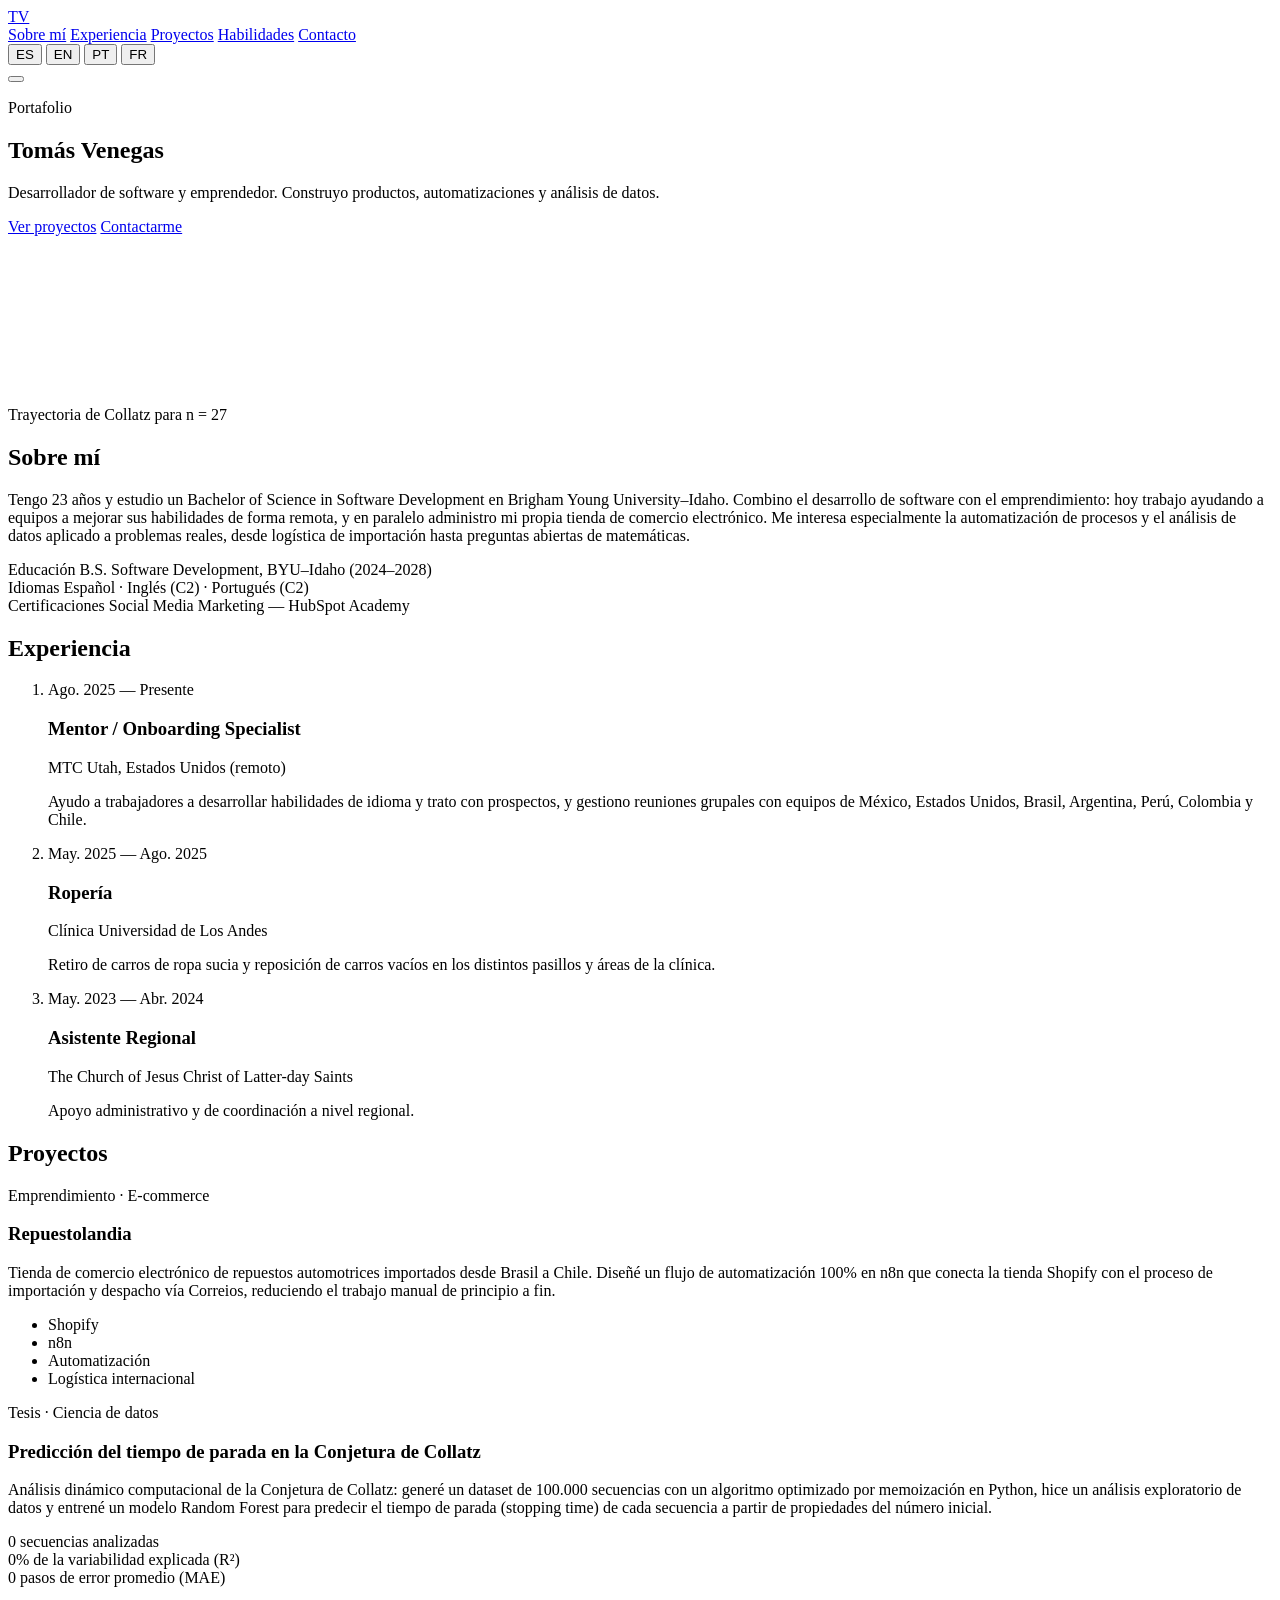
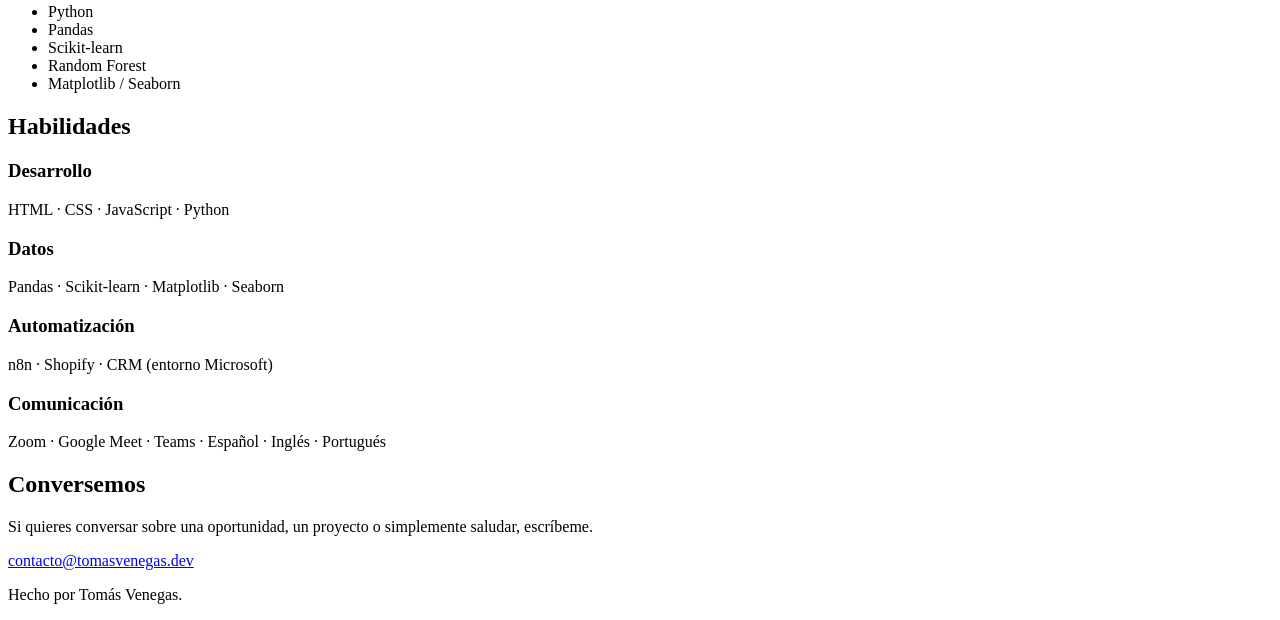
==== Index.html @ 946be0fd "code added" ====
<!DOCTYPE html>
<html lang="es">
<head>
<meta charset="UTF-8">
<meta name="viewport" content="width=device-width, initial-scale=1.0">
<title>Tomás Venegas — Portafolio</title>
<meta name="description" content="Desarrollador de software y emprendedor. Portafolio de Tomás Venegas.">
<link rel="preconnect" href="https://fonts.googleapis.com">
<link rel="preconnect" href="https://fonts.gstatic.com" crossorigin>
<link href="https://fonts.googleapis.com/css2?family=Space+Grotesk:wght@400;500;600;700&family=Inter:wght@400;500;600&display=swap" rel="stylesheet">
<link rel="stylesheet" href="style.css">
</head>
<body>

<div class="progress-line" id="progressLine"></div>

<header class="site-header" id="siteHeader">
  <div class="header-inner">
    <a href="#inicio" class="logo">TV</a>

    <nav class="main-nav" id="mainNav">
      <a href="#sobre-mi" data-i18n="nav_about">Sobre mí</a>
      <a href="#experiencia" data-i18n="nav_experience">Experiencia</a>
      <a href="#proyectos" data-i18n="nav_projects">Proyectos</a>
      <a href="#habilidades" data-i18n="nav_skills">Habilidades</a>
      <a href="#contacto" data-i18n="nav_contact">Contacto</a>
    </nav>

    <div class="lang-switch" id="langSwitch">
      <button class="lang-btn" data-lang="es">ES</button>
      <button class="lang-btn" data-lang="en">EN</button>
      <button class="lang-btn" data-lang="pt">PT</button>
      <button class="lang-btn" data-lang="fr">FR</button>
    </div>

    <button class="menu-toggle" id="menuToggle" aria-label="Menú">
      <span></span><span></span><span></span>
    </button>
  </div>
</header>

<main>

  <!-- HERO -->
  <section class="hero" id="inicio">
    <div class="hero-inner">
      <div class="hero-text">
        <p class="hero-kicker" data-i18n="hero_kicker">Portafolio</p>
        <h1 class="hero-title">
          <span class="hero-line" data-hero-line="1">Tomás</span>
          <span class="hero-line" data-hero-line="2">Venegas</span>
        </h1>
        <p class="hero-subtitle" data-i18n="hero_subtitle">Desarrollador de software y emprendedor. Construyo productos, automatizaciones y análisis de datos.</p>
        <div class="hero-actions">
          <a href="#proyectos" class="btn btn-primary" data-i18n="hero_cta_projects">Ver proyectos</a>
          <a href="#contacto" class="btn btn-ghost" data-i18n="hero_cta_contact">Contactarme</a>
        </div>
      </div>
      <div class="hero-visual">
        <canvas id="collatzCanvas"></canvas>
        <p class="hero-visual-caption" data-i18n="hero_visual_caption">Trayectoria de Collatz para n = 27</p>
      </div>
    </div>
  </section>

  <!-- SOBRE MÍ -->
  <section class="section" id="sobre-mi">
    <div class="section-inner reveal">
      <h2 class="section-title" data-i18n="about_title">Sobre mí</h2>
      <div class="about-grid">
        <p class="about-text" data-i18n="about_text">
          Tengo 23 años y estudio un Bachelor of Science in Software Development en Brigham Young University–Idaho.
          Combino el desarrollo de software con el emprendimiento: hoy trabajo ayudando a equipos a mejorar sus
          habilidades de forma remota, y en paralelo administro mi propia tienda de comercio electrónico.
          Me interesa especialmente la automatización de procesos y el análisis de datos aplicado a problemas
          reales, desde logística de importación hasta preguntas abiertas de matemáticas.
        </p>
        <div class="about-facts">
          <div class="fact">
            <span class="fact-label" data-i18n="about_fact_education">Educación</span>
            <span class="fact-value" data-i18n="about_fact_education_value">B.S. Software Development, BYU–Idaho (2024–2028)</span>
          </div>
          <div class="fact">
            <span class="fact-label" data-i18n="about_fact_languages">Idiomas</span>
            <span class="fact-value" data-i18n="about_fact_languages_value">Español · Inglés (C2) · Portugués (C2)</span>
          </div>
          <div class="fact">
            <span class="fact-label" data-i18n="about_fact_certs">Certificaciones</span>
            <span class="fact-value" data-i18n="about_fact_certs_value">Social Media Marketing — HubSpot Academy</span>
          </div>
        </div>
      </div>
    </div>
  </section>

  <!-- EXPERIENCIA -->
  <section class="section section-alt" id="experiencia">
    <div class="section-inner reveal">
      <h2 class="section-title" data-i18n="exp_title">Experiencia</h2>
      <ol class="timeline">
        <li class="timeline-item">
          <span class="timeline-date" data-i18n="exp1_date">Ago. 2025 — Presente</span>
          <h3 class="timeline-role" data-i18n="exp1_role">Mentor / Onboarding Specialist</h3>
          <p class="timeline-org" data-i18n="exp1_org">MTC Utah, Estados Unidos (remoto)</p>
          <p class="timeline-desc" data-i18n="exp1_desc">
            Ayudo a trabajadores a desarrollar habilidades de idioma y trato con prospectos, y gestiono
            reuniones grupales con equipos de México, Estados Unidos, Brasil, Argentina, Perú, Colombia y Chile.
          </p>
        </li>
        <li class="timeline-item">
          <span class="timeline-date" data-i18n="exp2_date">May. 2025 — Ago. 2025</span>
          <h3 class="timeline-role" data-i18n="exp2_role">Ropería</h3>
          <p class="timeline-org" data-i18n="exp2_org">Clínica Universidad de Los Andes</p>
          <p class="timeline-desc" data-i18n="exp2_desc">
            Retiro de carros de ropa sucia y reposición de carros vacíos en los distintos pasillos y áreas de la clínica.
          </p>
        </li>
        <li class="timeline-item">
          <span class="timeline-date" data-i18n="exp3_date">May. 2023 — Abr. 2024</span>
          <h3 class="timeline-role" data-i18n="exp3_role">Asistente Regional</h3>
          <p class="timeline-org" data-i18n="exp3_org">The Church of Jesus Christ of Latter-day Saints</p>
          <p class="timeline-desc" data-i18n="exp3_desc">
            Apoyo administrativo y de coordinación a nivel regional.
          </p>
        </li>
      </ol>
    </div>
  </section>

  <!-- PROYECTOS -->
  <section class="section" id="proyectos">
    <div class="section-inner reveal">
      <h2 class="section-title" data-i18n="projects_title">Proyectos</h2>

      <article class="project project-repuestolandia">
        <div class="project-info">
          <p class="project-kicker" data-i18n="proj1_kicker">Emprendimiento · E-commerce</p>
          <h3 class="project-name">Repuestolandia</h3>
          <p class="project-desc" data-i18n="proj1_desc">
            Tienda de comercio electrónico de repuestos automotrices importados desde Brasil a Chile.
            Diseñé un flujo de automatización 100% en n8n que conecta la tienda Shopify con el proceso
            de importación y despacho vía Correios, reduciendo el trabajo manual de principio a fin.
          </p>
          <ul class="project-stack">
            <li>Shopify</li>
            <li>n8n</li>
            <li>Automatización</li>
            <li>Logística internacional</li>
          </ul>
        </div>
      </article>

      <article class="project project-thesis">
        <div class="project-info">
          <p class="project-kicker" data-i18n="proj2_kicker">Tesis · Ciencia de datos</p>
          <h3 class="project-name" data-i18n="proj2_name">Predicción del tiempo de parada en la Conjetura de Collatz</h3>
          <p class="project-desc" data-i18n="proj2_desc">
            Análisis dinámico computacional de la Conjetura de Collatz: generé un dataset de 100.000
            secuencias con un algoritmo optimizado por memoización en Python, hice un análisis
            exploratorio de datos y entrené un modelo Random Forest para predecir el tiempo de parada
            (stopping time) de cada secuencia a partir de propiedades del número inicial.
          </p>
          <div class="project-stats">
            <div class="stat">
              <span class="stat-number" data-count="100000">0</span>
              <span class="stat-label" data-i18n="proj2_stat1">secuencias analizadas</span>
            </div>
            <div class="stat">
              <span class="stat-number" data-count="25" data-suffix="%">0%</span>
              <span class="stat-label" data-i18n="proj2_stat2">de la variabilidad explicada (R²)</span>
            </div>
            <div class="stat">
              <span class="stat-number" data-count="30" data-prefix="≈">0</span>
              <span class="stat-label" data-i18n="proj2_stat3">pasos de error promedio (MAE)</span>
            </div>
          </div>
          <ul class="project-stack">
            <li>Python</li>
            <li>Pandas</li>
            <li>Scikit-learn</li>
            <li>Random Forest</li>
            <li>Matplotlib / Seaborn</li>
          </ul>
        </div>
      </article>
    </div>
  </section>

  <!-- HABILIDADES -->
  <section class="section section-alt" id="habilidades">
    <div class="section-inner reveal">
      <h2 class="section-title" data-i18n="skills_title">Habilidades</h2>
      <div class="skills-grid">
        <div class="skill-group">
          <h3 data-i18n="skills_group1">Desarrollo</h3>
          <p>HTML · CSS · JavaScript · Python</p>
        </div>
        <div class="skill-group">
          <h3 data-i18n="skills_group2">Datos</h3>
          <p>Pandas · Scikit-learn · Matplotlib · Seaborn</p>
        </div>
        <div class="skill-group">
          <h3 data-i18n="skills_group3">Automatización</h3>
          <p>n8n · Shopify · CRM (entorno Microsoft)</p>
        </div>
        <div class="skill-group">
          <h3 data-i18n="skills_group4">Comunicación</h3>
          <p>Zoom · Google Meet · Teams · Español · Inglés · Portugués</p>
        </div>
      </div>
    </div>
  </section>

  <!-- CONTACTO -->
  <section class="section" id="contacto">
    <div class="section-inner reveal contact-inner">
      <h2 class="section-title" data-i18n="contact_title">Conversemos</h2>
      <p class="contact-text" data-i18n="contact_text">
        Si quieres conversar sobre una oportunidad, un proyecto o simplemente saludar, escríbeme.
      </p>
      <a href="mailto:contacto@tomasvenegas.dev" class="btn btn-primary contact-email">contacto@tomasvenegas.dev</a>
    </div>
  </section>

</main>

<footer class="site-footer">
  <p data-i18n="footer_text">Hecho por Tomás Venegas.</p>
</footer>

<script src="script.js"></script>
</body>
</html>
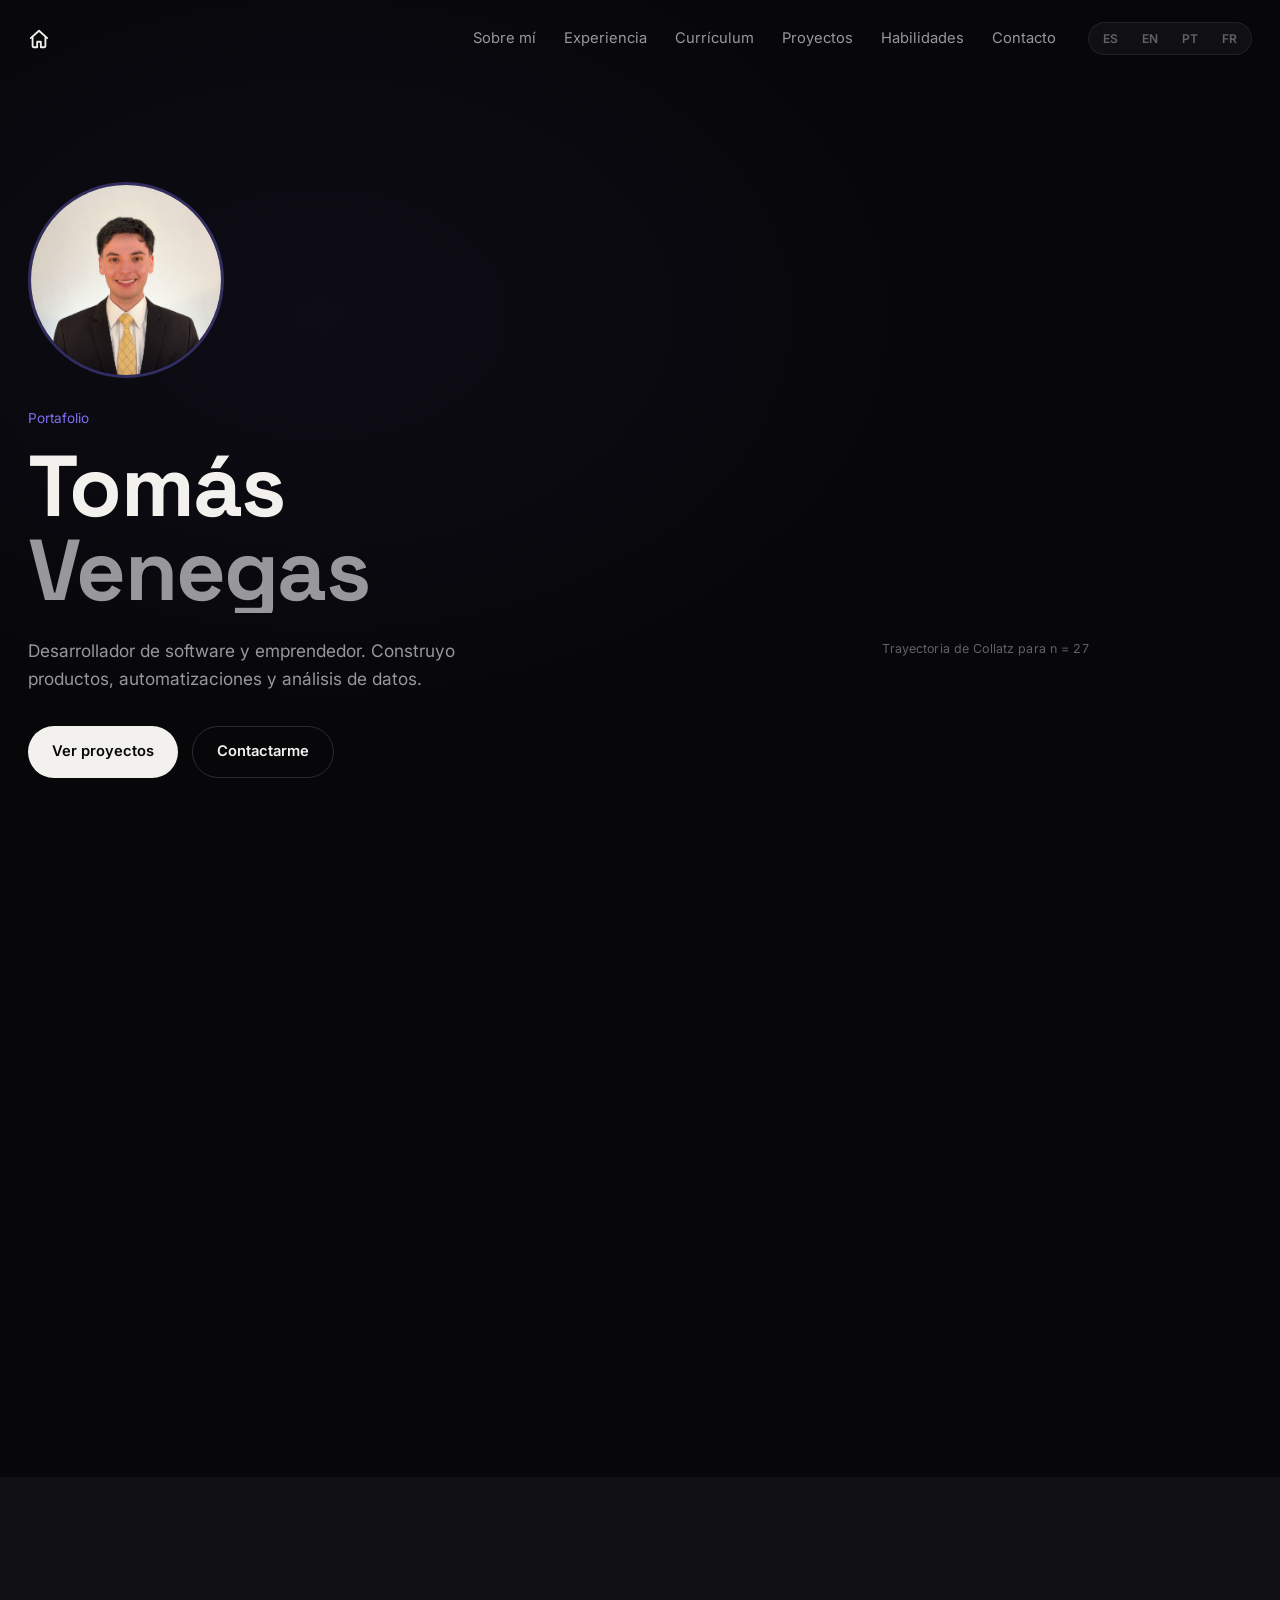
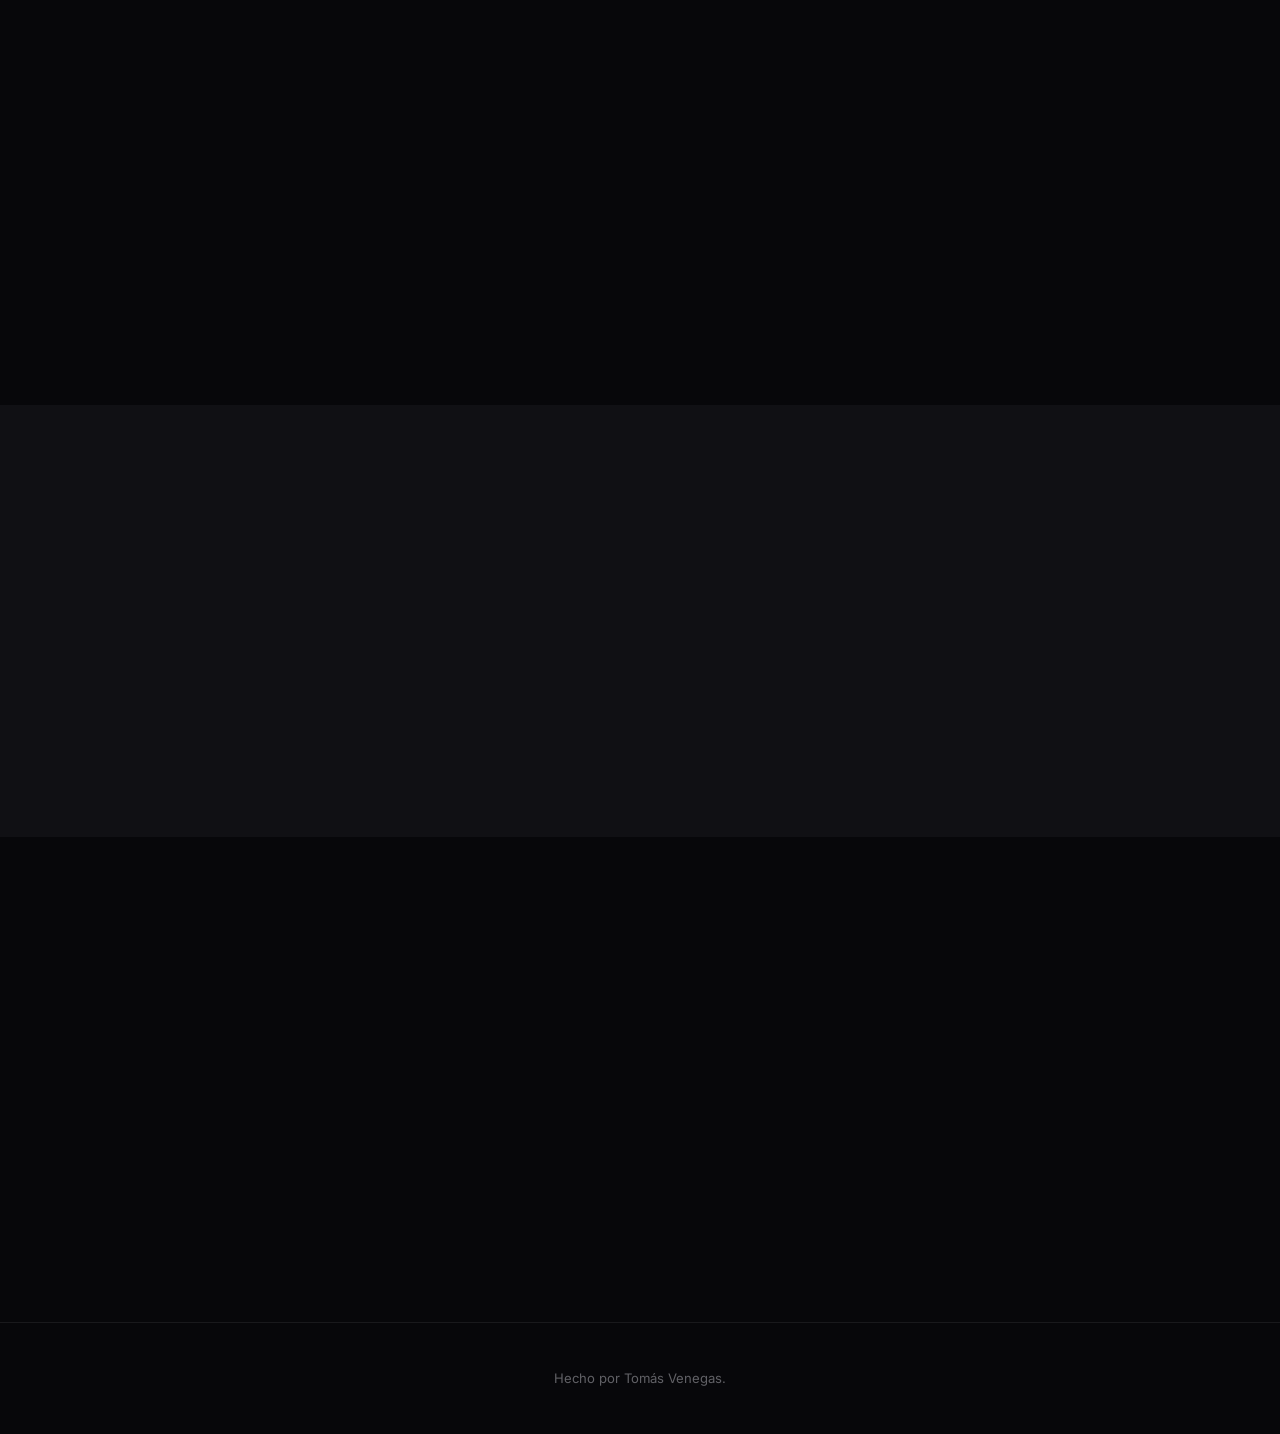
==== commit d124037a: "Actualizar experiencia, agregar figuras de tesis y mejorar interactividad - Corregir sección Experie" ====
--- a/Index.html
+++ b/Index.html
@@ -5,6 +5,15 @@
 <meta name="viewport" content="width=device-width, initial-scale=1.0">
 <title>Tomás Venegas — Portafolio</title>
 <meta name="description" content="Desarrollador de software y emprendedor. Portafolio de Tomás Venegas.">
+<link rel="icon" type="image/svg+xml" href="favicon.svg">
+<meta property="og:type" content="website">
+<meta property="og:title" content="Tomás Venegas — Portafolio">
+<meta property="og:description" content="Desarrollador de software y emprendedor. Construyo productos, automatizaciones y análisis de datos.">
+<meta property="og:image" content="profile.jpg">
+<meta name="twitter:card" content="summary_large_image">
+<meta name="twitter:title" content="Tomás Venegas — Portafolio">
+<meta name="twitter:description" content="Desarrollador de software y emprendedor. Construyo productos, automatizaciones y análisis de datos.">
+<meta name="twitter:image" content="profile.jpg">
 <link rel="preconnect" href="https://fonts.googleapis.com">
 <link rel="preconnect" href="https://fonts.gstatic.com" crossorigin>
 <link href="https://fonts.googleapis.com/css2?family=Space+Grotesk:wght@400;500;600;700&family=Inter:wght@400;500;600&display=swap" rel="stylesheet">
@@ -16,11 +25,17 @@
 
 <header class="site-header" id="siteHeader">
   <div class="header-inner">
-    <a href="#inicio" class="logo">TV</a>
+    <a href="#inicio" class="logo" aria-label="Tomás Venegas — inicio">
+      <svg class="logo-icon" width="18" height="18" viewBox="0 0 24 24" fill="none" stroke="currentColor" stroke-width="2" stroke-linecap="round" stroke-linejoin="round" aria-hidden="true">
+        <path d="M3 11l9-8 9 8"/>
+        <path d="M5 10v10a1 1 0 0 0 1 1h4v-6h4v6h4a1 1 0 0 0 1-1V10"/>
+      </svg>
+    </a>
 
     <nav class="main-nav" id="mainNav">
       <a href="#sobre-mi" data-i18n="nav_about">Sobre mí</a>
       <a href="#experiencia" data-i18n="nav_experience">Experiencia</a>
+      <a href="#curriculum" data-i18n="nav_cv">Currículum</a>
       <a href="#proyectos" data-i18n="nav_projects">Proyectos</a>
       <a href="#habilidades" data-i18n="nav_skills">Habilidades</a>
       <a href="#contacto" data-i18n="nav_contact">Contacto</a>
@@ -45,6 +60,7 @@
   <section class="hero" id="inicio">
     <div class="hero-inner">
       <div class="hero-text">
+        <img src="profile.jpg" alt="Tomás Venegas" class="hero-photo">
         <p class="hero-kicker" data-i18n="hero_kicker">Portafolio</p>
         <h1 class="hero-title">
           <span class="hero-line" data-hero-line="1">Tomás</span>
@@ -100,30 +116,92 @@
       <ol class="timeline">
         <li class="timeline-item">
           <span class="timeline-date" data-i18n="exp1_date">Ago. 2025 — Presente</span>
-          <h3 class="timeline-role" data-i18n="exp1_role">Mentor / Onboarding Specialist</h3>
-          <p class="timeline-org" data-i18n="exp1_org">MTC Utah, Estados Unidos (remoto)</p>
-          <p class="timeline-desc" data-i18n="exp1_desc">
-            Ayudo a trabajadores a desarrollar habilidades de idioma y trato con prospectos, y gestiono
-            reuniones grupales con equipos de México, Estados Unidos, Brasil, Argentina, Perú, Colombia y Chile.
-          </p>
+          <h3 class="timeline-role" data-i18n="exp1_role">Technical Support &amp; Onboarding Specialist</h3>
+          <p class="timeline-org" data-i18n="exp1_org">Missionary Training Center USA (MTC) — remoto</p>
+          <ul class="timeline-bullets">
+            <li data-i18n="exp1_b1">Coordina flujos de onboarding técnico y brinda soporte continuo a usuarios, trabajando directamente con equipos de gestión en Estados Unidos en inglés, portugués y español.</li>
+            <li data-i18n="exp1_b2">Lidera tres sesiones grupales semanales multifuncionales, coordinando distintos equipos y adaptando la comunicación a diferentes necesidades de usuario.</li>
+            <li data-i18n="exp1_b3">Gestiona el ciclo completo de seguimiento y documentación de las cohortes de onboarding: registros de avance, planes de ejecución, resúmenes de mentoría y datos de CRM.</li>
+            <li data-i18n="exp1_b4">Identifica problemas recurrentes de flujo y comunicación, y desarrolla documentación y FAQ proactivas, contribuyendo a una mejora del 20% en la precisión y entrega del onboarding.</li>
+            <li data-i18n="exp1_b5">Resuelve problemas de usuarios y de flujo de trabajo, adaptándose rápidamente a cambios en software, procesos y prioridades operativas.</li>
+          </ul>
         </li>
         <li class="timeline-item">
-          <span class="timeline-date" data-i18n="exp2_date">May. 2025 — Ago. 2025</span>
-          <h3 class="timeline-role" data-i18n="exp2_role">Ropería</h3>
-          <p class="timeline-org" data-i18n="exp2_org">Clínica Universidad de Los Andes</p>
-          <p class="timeline-desc" data-i18n="exp2_desc">
-            Retiro de carros de ropa sucia y reposición de carros vacíos en los distintos pasillos y áreas de la clínica.
-          </p>
+          <span class="timeline-date" data-i18n="exp2_date">2026 — Presente</span>
+          <h3 class="timeline-role" data-i18n="exp2_role">Founder &amp; Automation Engineer — International E-commerce &amp; Import Operations</h3>
+          <p class="timeline-org" data-i18n="exp2_org">Repuestolandia</p>
+          <ul class="timeline-bullets">
+            <li data-i18n="exp2_b1">Construye un emprendimiento internacional de importación y e-commerce de repuestos automotrices, diseñado para automatizar de principio a fin el proceso de abastecimiento de productos desde Brasil y su venta en Chile.</li>
+            <li data-i18n="exp2_b2">Diseñó e implementó flujos de trabajo automatizados que conectan proveedores, datos de productos, inventario, precios y Shopify usando n8n, REST APIs, Google Sheets, herramientas de IA e infraestructura en la nube.</li>
+            <li data-i18n="exp2_b3">Construyó automatizaciones para ingesta, clasificación, traducción, fijación de precios, publicación y verificación de inventario de productos, integrando reglas de negocio con fuentes de datos externas.</li>
+            <li data-i18n="exp2_b4">Desarrolló verificación automática de stock activada por nuevos pedidos, para prevenir sobreventa y mejorar la confiabilidad de los pedidos.</li>
+            <li data-i18n="exp2_b5">Despliega y mantiene un entorno de automatización autoalojado en Ubuntu/DigitalOcean usando Docker, Caddy, Cloudflare DNS y SSL automatizado.</li>
+            <li data-i18n="exp2_b6">Integró la API Admin de Shopify y resolvió problemas de autenticación, permisos, dependencias de datos y ejecución de flujos, aprendiendo e implementando nuevas tecnologías de forma independiente.</li>
+          </ul>
         </li>
         <li class="timeline-item">
-          <span class="timeline-date" data-i18n="exp3_date">May. 2023 — Abr. 2024</span>
-          <h3 class="timeline-role" data-i18n="exp3_role">Asistente Regional</h3>
-          <p class="timeline-org" data-i18n="exp3_org">The Church of Jesus Christ of Latter-day Saints</p>
-          <p class="timeline-desc" data-i18n="exp3_desc">
-            Apoyo administrativo y de coordinación a nivel regional.
-          </p>
+          <span class="timeline-date" data-i18n="exp3_date">Jun. 2024 — Sep. 2024</span>
+          <h3 class="timeline-role" data-i18n="exp3_role">Premium Guest Service Specialist / Trilingual Guest Relations</h3>
+          <p class="timeline-org" data-i18n="exp3_org">Valle Nevado Ski Resort, Chile</p>
+          <ul class="timeline-bullets">
+            <li data-i18n="exp3_b1">Brindó atención a huéspedes internacionales en inglés y portugués además de español, resolviendo solicitudes de servicio y problemas de comunicación en un entorno de ritmo acelerado.</li>
+            <li data-i18n="exp3_b2">Gestionó múltiples prioridades simultáneas manteniendo atención al detalle, profesionalismo y apego a los procedimientos operativos y de seguridad.</li>
+            <li data-i18n="exp3_b3">Se adaptó rápidamente a necesidades cambiantes de los huéspedes y a requerimientos operativos sensibles al tiempo.</li>
+          </ul>
+        </li>
+        <li class="timeline-item">
+          <span class="timeline-date" data-i18n="exp4_date">Feb. 2023 — Abr. 2024</span>
+          <h3 class="timeline-role" data-i18n="exp4_role">Executive Assistant to Regional Director</h3>
+          <p class="timeline-org" data-i18n="exp4_org">International Volunteer Operations, Santos, Brasil</p>
+          <ul class="timeline-bullets">
+            <li data-i18n="exp4_b1">Fue el enlace operativo y multilingüe principal de un director regional, coordinando comunicaciones, logística, documentación y procesos organizacionales en un entorno internacional.</li>
+            <li data-i18n="exp4_b2">Gestionó estructuras de apoyo, recursos y logística operativa para una comunidad multicultural de más de 150 voluntarios internacionales.</li>
+            <li data-i18n="exp4_b3">Actuó como punto de contacto principal para resolver cuellos de botella lingüísticos, operativos y de flujo de trabajo, apoyando la adopción de procedimientos organizacionales.</li>
+            <li data-i18n="exp4_b4">Realizó auditorías diarias de alto volumen sobre información de desempeño y cumplimiento, manteniendo precisión y alineación con los estándares de la organización.</li>
+            <li data-i18n="exp4_b5">Coordinó la comunicación entre stakeholders de múltiples países y trasfondos culturales, lo que exigió fuerte priorización, organización y resolución de problemas.</li>
+          </ul>
         </li>
       </ol>
+    </div>
+  </section>
+
+  <!-- CURRÍCULUM -->
+  <section class="section" id="curriculum">
+    <div class="section-inner reveal">
+      <h2 class="section-title" data-i18n="cv_title">Currículum</h2>
+
+      <div class="cv-block">
+        <h3 class="cv-subtitle" data-i18n="cv_education_title">Educación</h3>
+        <div class="cv-education">
+          <span class="cv-education-date" data-i18n="cv_edu1_date">Nov. 2024 — Jun. 2028</span>
+          <h3 class="cv-education-role" data-i18n="cv_edu1_role">Bachelor of Science in Software Development</h3>
+          <p class="cv-education-org" data-i18n="cv_edu1_org">Brigham Young University–Idaho</p>
+          <p class="cv-education-desc" data-i18n="cv_edu1_desc">En curso.</p>
+        </div>
+      </div>
+
+      <div class="skills-grid cv-grid">
+        <div class="skill-group">
+          <h3 data-i18n="cv_certs_title">Certificaciones</h3>
+          <p data-i18n="cv_cert1">Social Media Marketing — HubSpot Academy</p>
+          <p data-i18n="cv_cert2">Advanced English, Professional Proficiency (C2)</p>
+          <p data-i18n="cv_cert3">C2 Portuguese Proficiency (Mastery Level)</p>
+        </div>
+        <div class="skill-group">
+          <h3 data-i18n="cv_languages_title">Idiomas</h3>
+          <p data-i18n="cv_lang1">Español — nativo</p>
+          <p data-i18n="cv_lang2">Inglés — C2</p>
+          <p data-i18n="cv_lang3">Portugués — C2</p>
+        </div>
+        <div class="skill-group">
+          <h3 data-i18n="cv_skills_title">Habilidades técnicas</h3>
+          <p data-i18n="cv_skill1">Desarrollo: HTML, CSS, JavaScript, Python</p>
+          <p data-i18n="cv_skill2">Datos y Machine Learning: Pandas, Scikit-learn, Matplotlib, Seaborn, Random Forest</p>
+          <p data-i18n="cv_skill3">Automatización: n8n</p>
+          <p data-i18n="cv_skill4">E-commerce: Shopify</p>
+          <p data-i18n="cv_skill5">Herramientas colaborativas: CRM (entorno Microsoft), Zoom, Google Meet, Microsoft Teams</p>
+        </div>
+      </div>
     </div>
   </section>
 
@@ -135,17 +213,32 @@
       <article class="project project-repuestolandia">
         <div class="project-info">
           <p class="project-kicker" data-i18n="proj1_kicker">Emprendimiento · E-commerce</p>
-          <h3 class="project-name">Repuestolandia</h3>
+          <a href="https://repuestolandia.cl" target="_blank" rel="noopener" class="project-header">
+            <img src="repuestolandia-logo.png" alt="Repuestolandia" class="project-logo">
+            <h3 class="project-name">Repuestolandia</h3>
+          </a>
           <p class="project-desc" data-i18n="proj1_desc">
-            Tienda de comercio electrónico de repuestos automotrices importados desde Brasil a Chile.
-            Diseñé un flujo de automatización 100% en n8n que conecta la tienda Shopify con el proceso
-            de importación y despacho vía Correios, reduciendo el trabajo manual de principio a fin.
+            Emprendimiento internacional de importación y e-commerce de repuestos automotrices, diseñado
+            para automatizar de principio a fin el abastecimiento de productos desde Brasil y su venta en Chile.
           </p>
+          <ul class="timeline-bullets project-bullets">
+            <li data-i18n="proj1_b1">Diseñé e implementé flujos de trabajo automatizados que conectan proveedores, datos de productos, inventario, precios y Shopify usando n8n, REST APIs, Google Sheets, herramientas de IA e infraestructura en la nube.</li>
+            <li data-i18n="proj1_b2">Construí automatizaciones para ingesta, clasificación, traducción, fijación de precios, publicación y verificación de inventario de productos, integrando reglas de negocio con fuentes de datos externas.</li>
+            <li data-i18n="proj1_b3">Desarrollé verificación automática de stock activada por nuevos pedidos, para prevenir sobreventa y mejorar la confiabilidad de los pedidos.</li>
+            <li data-i18n="proj1_b4">Despliego y mantengo un entorno de automatización autoalojado en Ubuntu/DigitalOcean usando Docker, Caddy, Cloudflare DNS y SSL automatizado.</li>
+            <li data-i18n="proj1_b5">Integré la API Admin de Shopify y resolví problemas de autenticación, permisos, dependencias de datos y ejecución de flujos, aprendiendo e implementando nuevas tecnologías de forma independiente.</li>
+          </ul>
           <ul class="project-stack">
-            <li>Shopify</li>
+            <li>Shopify Admin API</li>
             <li>n8n</li>
-            <li>Automatización</li>
-            <li>Logística internacional</li>
+            <li>REST APIs</li>
+            <li>OAuth2</li>
+            <li>Docker</li>
+            <li>Ubuntu/DigitalOcean</li>
+            <li>Caddy</li>
+            <li>Cloudflare DNS</li>
+            <li>Google Sheets</li>
+            <li data-i18n="proj1_stack_ai">Herramientas de IA</li>
           </ul>
         </div>
       </article>
@@ -181,6 +274,19 @@
             <li>Random Forest</li>
             <li>Matplotlib / Seaborn</li>
           </ul>
+
+          <div class="collatz-explorer">
+            <p class="collatz-explorer-title" data-i18n="collatz_title">Prueba tu propio número</p>
+            <p class="collatz-explorer-desc" data-i18n="collatz_desc">Escribe cualquier entero positivo y mira su trayectoria de Collatz animarse, igual que la de n = 27 en el inicio.</p>
+            <div class="collatz-explorer-controls">
+              <input type="number" id="collatzInput" class="collatz-input" min="1" step="1" inputmode="numeric" placeholder="27" data-i18n-label="collatz_input_label" aria-label="Número entero positivo">
+              <button type="button" id="collatzRun" class="btn btn-ghost" data-i18n="collatz_run">Ver trayectoria</button>
+            </div>
+            <canvas id="collatzExplorerCanvas" class="collatz-explorer-canvas"></canvas>
+            <p class="collatz-explorer-stats" id="collatzStats" aria-live="polite"></p>
+          </div>
+
+          <a href="tesis.html" target="_blank" rel="noopener" class="btn btn-ghost project-cta" data-i18n="proj2_cta">Leer tesis completa</a>
         </div>
       </article>
     </div>
@@ -218,7 +324,13 @@
       <p class="contact-text" data-i18n="contact_text">
         Si quieres conversar sobre una oportunidad, un proyecto o simplemente saludar, escríbeme.
       </p>
-      <a href="mailto:contacto@tomasvenegas.dev" class="btn btn-primary contact-email">contacto@tomasvenegas.dev</a>
+      <div class="contact-actions">
+        <a href="mailto:venegas.osses.tomas@gmail.com" class="btn btn-primary contact-email" id="contactEmailBtn">
+          venegas.osses.tomas@gmail.com
+          <span class="contact-copied-tip" id="contactCopiedTip" data-i18n="contact_copied">¡Copiado!</span>
+        </a>
+        <a href="https://linkedin.com/in/tomas-venegas-osses-016633320" target="_blank" rel="noopener" class="btn btn-ghost">LinkedIn</a>
+      </div>
     </div>
   </section>
 
--- a/style.css
+++ b/style.css
@@ -0,0 +1,770 @@
+/* ==========================================================
+   Tokens
+   ========================================================== */
+:root{
+  --bg: #07070a;
+  --bg-elevated: #101014;
+  --bg-elevated-2: #16161b;
+  --text: #f2f1ed;
+  --text-dim: #98979c;
+  --text-faint: #616166;
+  --accent: #7c6ff2;
+  --accent-dim: #4d4494;
+  --line: rgba(242,241,237,0.08);
+  --line-strong: rgba(242,241,237,0.16);
+
+  --font-display: 'Space Grotesk', 'Helvetica Neue', Arial, sans-serif;
+  --font-body: 'Inter', 'Helvetica Neue', Arial, sans-serif;
+
+  --ease: cubic-bezier(.22,1,.36,1);
+  --max-w: 1280px;
+}
+
+*{ box-sizing: border-box; }
+html{ scroll-behavior: smooth; }
+
+:focus-visible{
+  outline: 2px solid var(--accent);
+  outline-offset: 3px;
+}
+
+@media (prefers-reduced-motion: reduce){
+  html{ scroll-behavior: auto; }
+  *{
+    animation-duration: 0.001ms !important;
+    animation-iteration-count: 1 !important;
+  }
+  /* Drop movement, keep color/opacity feedback: transitions that carry
+     translateY/scale collapse to the plain state instead of nuking every
+     transition (which would also silence hover/press color feedback). */
+  .reveal{
+    transform: none !important;
+    transition: opacity .3s ease !important;
+  }
+  .btn:hover,
+  .btn:active,
+  .lang-btn:active,
+  .main-nav a:active,
+  .logo:active,
+  .project-header:hover .project-logo{
+    transform: none !important;
+  }
+  .main-nav{
+    transition: opacity .2s ease !important;
+  }
+}
+
+body{
+  margin:0;
+  background: var(--bg);
+  color: var(--text);
+  font-family: var(--font-body);
+  line-height: 1.6;
+  -webkit-font-smoothing: antialiased;
+}
+
+a{ color: inherit; text-decoration: none; }
+ul{ list-style: none; margin:0; padding:0; }
+h1,h2,h3{ font-family: var(--font-display); margin: 0; }
+
+/* Language switch: fade only the text that actually changes,
+   not the whole layout (photo/logo/canvas stay put). */
+[data-i18n]{
+  transition: opacity .16s ease;
+}
+body.is-switching-lang [data-i18n]{
+  opacity: 0.4;
+  transition-duration: .1s;
+}
+
+/* ==========================================================
+   Progress line
+   ========================================================== */
+.progress-line{
+  position: fixed;
+  top:0; left:0;
+  height: 2px;
+  width: 0%;
+  background: var(--accent);
+  z-index: 1000;
+  transition: width .1s linear;
+}
+
+/* ==========================================================
+   Header
+   ========================================================== */
+.site-header{
+  position: fixed;
+  top:0; left:0; right:0;
+  z-index: 900;
+  padding: 22px 0;
+  transition: background var(--ease) .4s, padding var(--ease) .4s, border-color var(--ease) .4s;
+  border-bottom: 1px solid transparent;
+}
+.site-header.scrolled{
+  background: rgba(7,7,10,0.82);
+  backdrop-filter: blur(14px);
+  padding: 14px 0;
+  border-bottom: 1px solid var(--line);
+}
+.header-inner{
+  max-width: var(--max-w);
+  margin: 0 auto;
+  padding: 0 28px;
+  display: flex;
+  align-items: center;
+  gap: 32px;
+}
+.logo{
+  font-family: var(--font-display);
+  font-weight: 700;
+  font-size: 1.1rem;
+  letter-spacing: 0.02em;
+  margin-right: auto;
+  display: inline-flex;
+  align-items: center;
+  gap: 6px;
+  transition: color var(--ease) .25s, transform var(--ease) .3s;
+}
+.logo:hover{ color: var(--accent); }
+.logo:active{
+  transform: scale(0.95);
+  transition-duration: .12s;
+}
+.logo-icon{
+  width: 22px;
+  height: 22px;
+  flex-shrink: 0;
+}
+.main-nav{
+  display: flex;
+  gap: 28px;
+}
+.main-nav a{
+  font-size: 0.92rem;
+  color: var(--text-dim);
+  position: relative;
+  padding: 4px 0;
+  display: inline-block;
+  transition: color var(--ease) .3s, transform var(--ease) .3s;
+}
+.main-nav a:hover{ color: var(--text); }
+.main-nav a:active{
+  transform: scale(0.96);
+  transition-duration: .12s;
+}
+.main-nav a::after{
+  content:'';
+  position:absolute;
+  left:0; right:100%;
+  bottom:-2px;
+  height:1px;
+  background: var(--accent);
+  transition: right var(--ease) .35s;
+}
+.main-nav a:hover::after{ right:0; }
+.main-nav a.active{ color: var(--text); }
+.main-nav a.active::after{ right:0; }
+
+.lang-switch{
+  display:flex;
+  gap: 2px;
+  background: var(--bg-elevated);
+  border: 1px solid var(--line);
+  border-radius: 999px;
+  padding: 3px;
+}
+.lang-btn{
+  font-family: var(--font-body);
+  font-size: 0.75rem;
+  font-weight: 600;
+  color: var(--text-faint);
+  background: transparent;
+  border: none;
+  padding: 5px 11px;
+  border-radius: 999px;
+  cursor: pointer;
+  transition: color var(--ease) .25s, background var(--ease) .25s, transform var(--ease) .3s;
+}
+.lang-btn:hover{ color: var(--text-dim); }
+.lang-btn.active{
+  color: var(--bg);
+  background: var(--text);
+}
+.lang-btn:active{
+  transform: scale(0.93);
+  transition-duration: .12s;
+}
+
+.menu-toggle{
+  display:none;
+  flex-direction: column;
+  justify-content: center;
+  gap: 5px;
+  width: 32px; height: 32px;
+  background: none;
+  border: none;
+  cursor: pointer;
+  padding: 0;
+}
+.menu-toggle span{
+  display:block;
+  height: 1.5px;
+  background: var(--text);
+  border-radius: 2px;
+  transition: transform var(--ease) .3s, opacity var(--ease) .3s;
+}
+
+/* ==========================================================
+   Hero
+   ========================================================== */
+.hero{
+  min-height: 100vh;
+  display: flex;
+  align-items: center;
+  padding: 120px 28px 60px;
+  background: radial-gradient(ellipse 900px 600px at 25% 35%, rgba(124,111,242,0.05), transparent 70%);
+}
+.hero-inner{
+  max-width: var(--max-w);
+  margin: 0 auto;
+  width: 100%;
+  display: grid;
+  grid-template-columns: 1.1fr 0.9fr;
+  gap: 40px;
+  align-items: center;
+}
+.hero-photo{
+  width: 196px;
+  height: 196px;
+  border-radius: 50%;
+  object-fit: cover;
+  border: 3px solid rgba(124,111,242,0.35);
+  margin: 0 0 22px;
+  opacity: 0;
+  transform: translateY(8px);
+  animation: heroReveal .7s var(--ease) 0s forwards;
+}
+.hero-kicker{
+  font-size: 0.85rem;
+  color: var(--accent);
+  margin: 0 0 14px;
+  opacity: 0;
+  transform: translateY(8px);
+  animation: heroReveal .7s var(--ease) .1s forwards;
+}
+.hero-title{
+  font-size: clamp(3rem, 8vw, 5.4rem);
+  line-height: 0.98;
+  font-weight: 700;
+  letter-spacing: -0.02em;
+  margin: 0 0 24px;
+}
+.hero-line{
+  display:block;
+  overflow: hidden;
+}
+.hero-line span, .hero-line{
+  opacity: 0;
+}
+.hero-line[data-hero-line]{
+  opacity: 1;
+}
+.hero-line[data-hero-line="1"]{
+  animation: heroReveal .8s var(--ease) .25s forwards;
+  opacity: 0;
+}
+.hero-line[data-hero-line="2"]{
+  animation: heroReveal .8s var(--ease) .4s forwards;
+  opacity: 0;
+  color: var(--text-dim);
+}
+.hero-subtitle{
+  max-width: 46ch;
+  font-size: 1.08rem;
+  color: var(--text-dim);
+  margin: 0 0 34px;
+  opacity: 0;
+  transform: translateY(8px);
+  animation: heroReveal .7s var(--ease) .55s forwards;
+}
+.hero-actions{
+  display: flex;
+  gap: 14px;
+  opacity: 0;
+  transform: translateY(8px);
+  animation: heroReveal .7s var(--ease) .7s forwards;
+}
+
+@keyframes heroReveal{
+  to{ opacity: 1; transform: translateY(0); }
+}
+
+.btn{
+  display: inline-flex;
+  align-items: center;
+  padding: 13px 24px;
+  border-radius: 999px;
+  font-size: 0.92rem;
+  font-weight: 600;
+  font-family: var(--font-body);
+  background: transparent;
+  border: none;
+  appearance: none;
+  -webkit-appearance: none;
+  cursor: pointer;
+  transition: transform var(--ease) .3s, background var(--ease) .3s, border-color var(--ease) .3s;
+}
+.btn-primary{
+  background: var(--text);
+  color: var(--bg);
+}
+.btn-primary:hover{ transform: translateY(-2px); }
+.btn-ghost{
+  border: 1px solid var(--line-strong);
+  color: var(--text);
+}
+.btn-ghost:hover{
+  border-color: var(--text-dim);
+  transform: translateY(-2px);
+}
+.btn:active{
+  transform: scale(0.97);
+  transition-duration: .12s;
+}
+
+.hero-visual{
+  position: relative;
+  opacity: 0;
+  animation: heroReveal 1s var(--ease) .5s forwards;
+}
+#collatzCanvas{
+  width: 100%;
+  height: 340px;
+  display:block;
+}
+.hero-visual-caption{
+  text-align: center;
+  font-size: 0.78rem;
+  color: var(--text-faint);
+  margin-top: 10px;
+  letter-spacing: 0.01em;
+}
+
+/* ==========================================================
+   Sections
+   ========================================================== */
+.section{
+  padding: 120px 28px;
+}
+.section-alt{
+  background: var(--bg-elevated);
+}
+.section-inner{
+  max-width: var(--max-w);
+  margin: 0 auto;
+}
+.section-title{
+  font-size: clamp(1.8rem, 3.4vw, 2.4rem);
+  margin-bottom: 48px;
+  letter-spacing: -0.01em;
+}
+
+.reveal{
+  opacity: 0;
+  transform: translateY(16px);
+  transition: opacity .8s var(--ease), transform .8s var(--ease);
+}
+.reveal.is-visible{
+  opacity: 1;
+  transform: translateY(0);
+}
+
+/* About */
+.about-grid{
+  display: grid;
+  grid-template-columns: 1.4fr 1fr;
+  gap: 56px;
+}
+.about-text{
+  font-size: 1.08rem;
+  color: var(--text-dim);
+  max-width: 62ch;
+}
+.about-facts{
+  display: flex;
+  flex-direction: column;
+  gap: 22px;
+  border-left: 1px solid var(--line);
+  padding-left: 28px;
+}
+.fact{ display:flex; flex-direction: column; gap: 4px; }
+.fact-label{
+  font-size: 0.78rem;
+  color: var(--text-faint);
+}
+.fact-value{
+  font-size: 0.98rem;
+  color: var(--text);
+}
+
+/* Timeline */
+.timeline{
+  border-left: 1px solid var(--line);
+  padding-left: 32px;
+  display: flex;
+  flex-direction: column;
+  gap: 48px;
+}
+.timeline-item{ position: relative; }
+.timeline-item::before{
+  content:'';
+  position: absolute;
+  left: -37px;
+  top: 6px;
+  width: 9px; height: 9px;
+  border-radius: 50%;
+  background: var(--accent);
+}
+.timeline-date{
+  font-size: 0.8rem;
+  color: var(--text-faint);
+  display: block;
+  margin-bottom: 8px;
+}
+.timeline-role{
+  font-size: 1.15rem;
+  margin-bottom: 4px;
+}
+.timeline-org{
+  font-size: 0.92rem;
+  color: var(--accent);
+  margin: 0 0 10px;
+}
+.timeline-desc{
+  color: var(--text-dim);
+  max-width: 62ch;
+  margin: 0;
+}
+.timeline-bullets{
+  color: var(--text-dim);
+  max-width: 62ch;
+  margin: 0;
+  padding-left: 20px;
+  list-style: disc;
+}
+.timeline-bullets li{
+  margin-bottom: 8px;
+}
+.timeline-bullets li:last-child{
+  margin-bottom: 0;
+}
+
+/* Projects */
+.project{
+  padding: 40px 0;
+  border-top: 1px solid var(--line);
+  transition: border-color var(--ease) .4s;
+}
+.project:hover{
+  border-top-color: var(--accent);
+}
+.project:last-child{ border-bottom: 1px solid var(--line); }
+.project-kicker{
+  font-size: 0.8rem;
+  color: var(--accent);
+  margin: 0 0 10px;
+}
+.project-header{
+  display: flex;
+  align-items: center;
+  gap: 14px;
+  margin-bottom: 16px;
+}
+.project-logo{
+  width: 44px;
+  height: 44px;
+  object-fit: contain;
+  flex-shrink: 0;
+  transition: transform var(--ease) .25s;
+}
+.project-name{
+  font-size: 1.6rem;
+  margin-bottom: 16px;
+  max-width: 26ch;
+  transition: color var(--ease) .25s;
+}
+.project-header .project-name{
+  margin-bottom: 0;
+}
+.project-header:hover .project-name{
+  color: var(--accent);
+}
+.project-header:hover .project-logo{
+  transform: scale(1.04);
+}
+.project-desc{
+  color: var(--text-dim);
+  max-width: 68ch;
+  margin: 0 0 22px;
+}
+.project-stack{
+  display: flex;
+  flex-wrap: wrap;
+  gap: 10px;
+}
+.project-stack li{
+  font-size: 0.8rem;
+  color: var(--text-dim);
+  border: 1px solid var(--line-strong);
+  border-radius: 999px;
+  padding: 6px 14px;
+  transition: border-color var(--ease) .25s, color var(--ease) .25s;
+}
+.project-stack li:hover{
+  border-color: var(--accent);
+  color: var(--text);
+}
+.project-cta{
+  margin-top: 24px;
+}
+.project-bullets{
+  max-width: 68ch;
+  margin-bottom: 22px;
+}
+
+.collatz-explorer{
+  background: var(--bg-elevated);
+  border: 1px solid var(--line);
+  border-radius: 12px;
+  padding: 32px;
+  margin: 28px 0 22px;
+}
+.collatz-explorer-title{
+  font-family: var(--font-display);
+  font-size: 1.05rem;
+  color: var(--text);
+  margin: 0 0 10px;
+}
+.collatz-explorer-desc{
+  color: var(--text-dim);
+  font-size: 0.9rem;
+  max-width: 60ch;
+  margin: 0 0 28px;
+}
+.collatz-explorer-controls{
+  display: flex;
+  gap: 10px;
+  flex-wrap: wrap;
+  margin-bottom: 28px;
+}
+.collatz-input{
+  flex: 1;
+  min-width: 140px;
+  background: var(--bg-elevated-2);
+  border: 1px solid var(--line-strong);
+  border-radius: 999px;
+  padding: 11px 18px;
+  color: var(--text);
+  font-family: var(--font-body);
+  font-size: 0.92rem;
+  transition: border-color var(--ease) .25s;
+}
+.collatz-input::placeholder{ color: var(--text-faint); }
+.collatz-input:hover{ border-color: var(--text-dim); }
+.collatz-input::-webkit-outer-spin-button,
+.collatz-input::-webkit-inner-spin-button{
+  -webkit-appearance: none;
+  margin: 0;
+}
+.collatz-input[type="number"]{
+  -moz-appearance: textfield;
+  appearance: textfield;
+}
+.collatz-explorer-canvas{
+  width: 100%;
+  height: 220px;
+  display: block;
+}
+.collatz-explorer-stats{
+  min-height: 1.4em;
+  color: var(--text-dim);
+  font-size: 0.85rem;
+  margin: 14px 0 0;
+}
+.collatz-explorer-stats.collatz-explorer-error{
+  color: #e2827c;
+}
+
+@media (max-width: 520px){
+  .collatz-explorer-controls{ flex-direction: column; align-items: stretch; }
+}
+
+.project-stats{
+  display: flex;
+  gap: 40px;
+  margin: 8px 0 28px;
+  flex-wrap: wrap;
+}
+.stat{ display: flex; flex-direction: column; gap: 4px; }
+.stat-number{
+  font-family: var(--font-display);
+  font-size: 2.4rem;
+  font-weight: 600;
+  color: var(--text);
+}
+.stat-label{
+  font-size: 0.82rem;
+  color: var(--text-faint);
+  max-width: 16ch;
+}
+
+/* Skills */
+.skills-grid{
+  display: grid;
+  grid-template-columns: repeat(4, 1fr);
+  gap: 32px;
+}
+.skill-group h3{
+  font-size: 1rem;
+  margin-bottom: 10px;
+}
+.skill-group p{
+  color: var(--text-dim);
+  font-size: 0.92rem;
+  margin: 0;
+}
+.skill-group p:not(:last-child){
+  margin-bottom: 6px;
+}
+
+/* CV / Currículum */
+.cv-block{
+  margin-bottom: 64px;
+}
+.cv-subtitle{
+  font-size: 1.3rem;
+  margin: 0 0 28px;
+  letter-spacing: -0.005em;
+}
+.cv-grid{
+  grid-template-columns: repeat(3, 1fr);
+  margin-top: 8px;
+}
+.cv-education{
+  display: flex;
+  flex-direction: column;
+}
+.cv-education-date{
+  font-size: 0.8rem;
+  color: var(--text-faint);
+  margin-bottom: 8px;
+}
+.cv-education-role{
+  font-size: 1.15rem;
+  margin-bottom: 4px;
+}
+.cv-education-org{
+  font-size: 0.92rem;
+  color: var(--accent);
+  margin: 0 0 10px;
+}
+.cv-education-desc{
+  color: var(--text-dim);
+  max-width: 62ch;
+  margin: 0;
+}
+
+/* Contact */
+.contact-inner{
+  text-align: center;
+  display: flex;
+  flex-direction: column;
+  align-items: center;
+}
+.contact-text{
+  color: var(--text-dim);
+  max-width: 46ch;
+  margin: 0 0 32px;
+}
+.contact-actions{
+  display: flex;
+  gap: 14px;
+  flex-wrap: wrap;
+  justify-content: center;
+}
+.contact-email{
+  position: relative;
+}
+.contact-copied-tip{
+  position: absolute;
+  top: -36px;
+  left: 50%;
+  transform: translateX(-50%) translateY(4px);
+  background: var(--text);
+  color: var(--bg);
+  font-size: 0.75rem;
+  font-weight: 600;
+  padding: 5px 12px;
+  border-radius: 6px;
+  white-space: nowrap;
+  opacity: 0;
+  pointer-events: none;
+  transition: opacity .2s ease, transform .2s ease;
+}
+.contact-copied-tip.show{
+  opacity: 1;
+  transform: translateX(-50%) translateY(0);
+}
+
+/* Footer */
+.site-footer{
+  padding: 32px 28px;
+  text-align: center;
+  color: var(--text-faint);
+  font-size: 0.82rem;
+  border-top: 1px solid var(--line);
+}
+
+/* ==========================================================
+   Responsive
+   ========================================================== */
+@media (max-width: 860px){
+  .hero-inner{ grid-template-columns: 1fr; }
+  .hero-visual{ order: -1; }
+  .about-grid{ grid-template-columns: 1fr; }
+  .about-facts{ border-left: none; padding-left: 0; border-top: 1px solid var(--line); padding-top: 24px; }
+  .skills-grid{ grid-template-columns: repeat(2, 1fr); }
+}
+
+@media (max-width: 720px){
+  .main-nav{
+    position: fixed;
+    top: 64px; left: 0; right: 0;
+    background: rgba(7,7,10,0.98);
+    backdrop-filter: blur(14px);
+    flex-direction: column;
+    padding: 24px 28px;
+    gap: 18px;
+    border-bottom: 1px solid var(--line);
+    transform: translateY(-8px);
+    opacity: 0;
+    pointer-events: none;
+    transition: opacity var(--ease) .3s, transform var(--ease) .3s;
+  }
+  .main-nav.open{
+    opacity: 1;
+    transform: translateY(0);
+    pointer-events: auto;
+  }
+  .menu-toggle{ display: flex; }
+  .header-inner{ padding: 0 20px; }
+  .section{ padding: 90px 20px; }
+  .hero{ padding: 110px 20px 50px; }
+}
+
+@media (max-width: 520px){
+  .skills-grid{ grid-template-columns: 1fr; }
+  .hero-actions{ flex-direction: column; align-items: flex-start; }
+  .project-stats{ gap: 24px; }
+}
